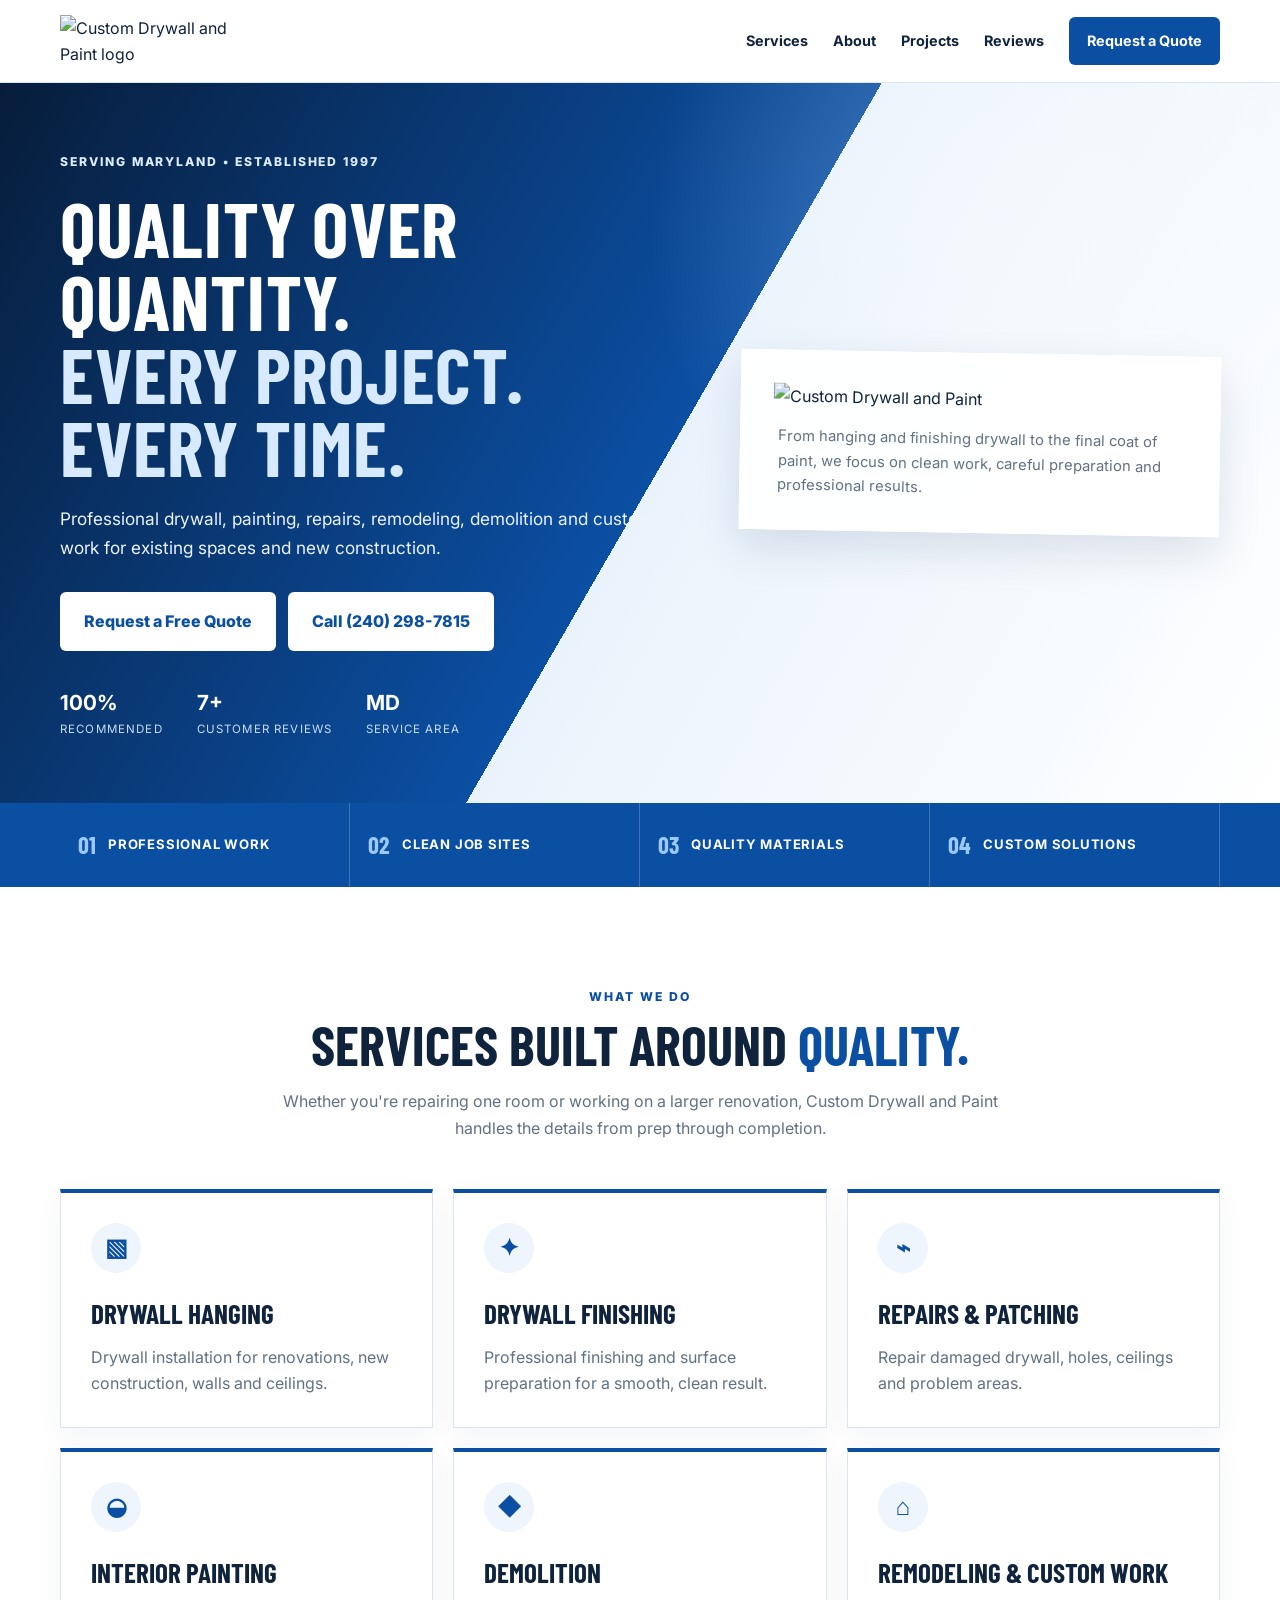
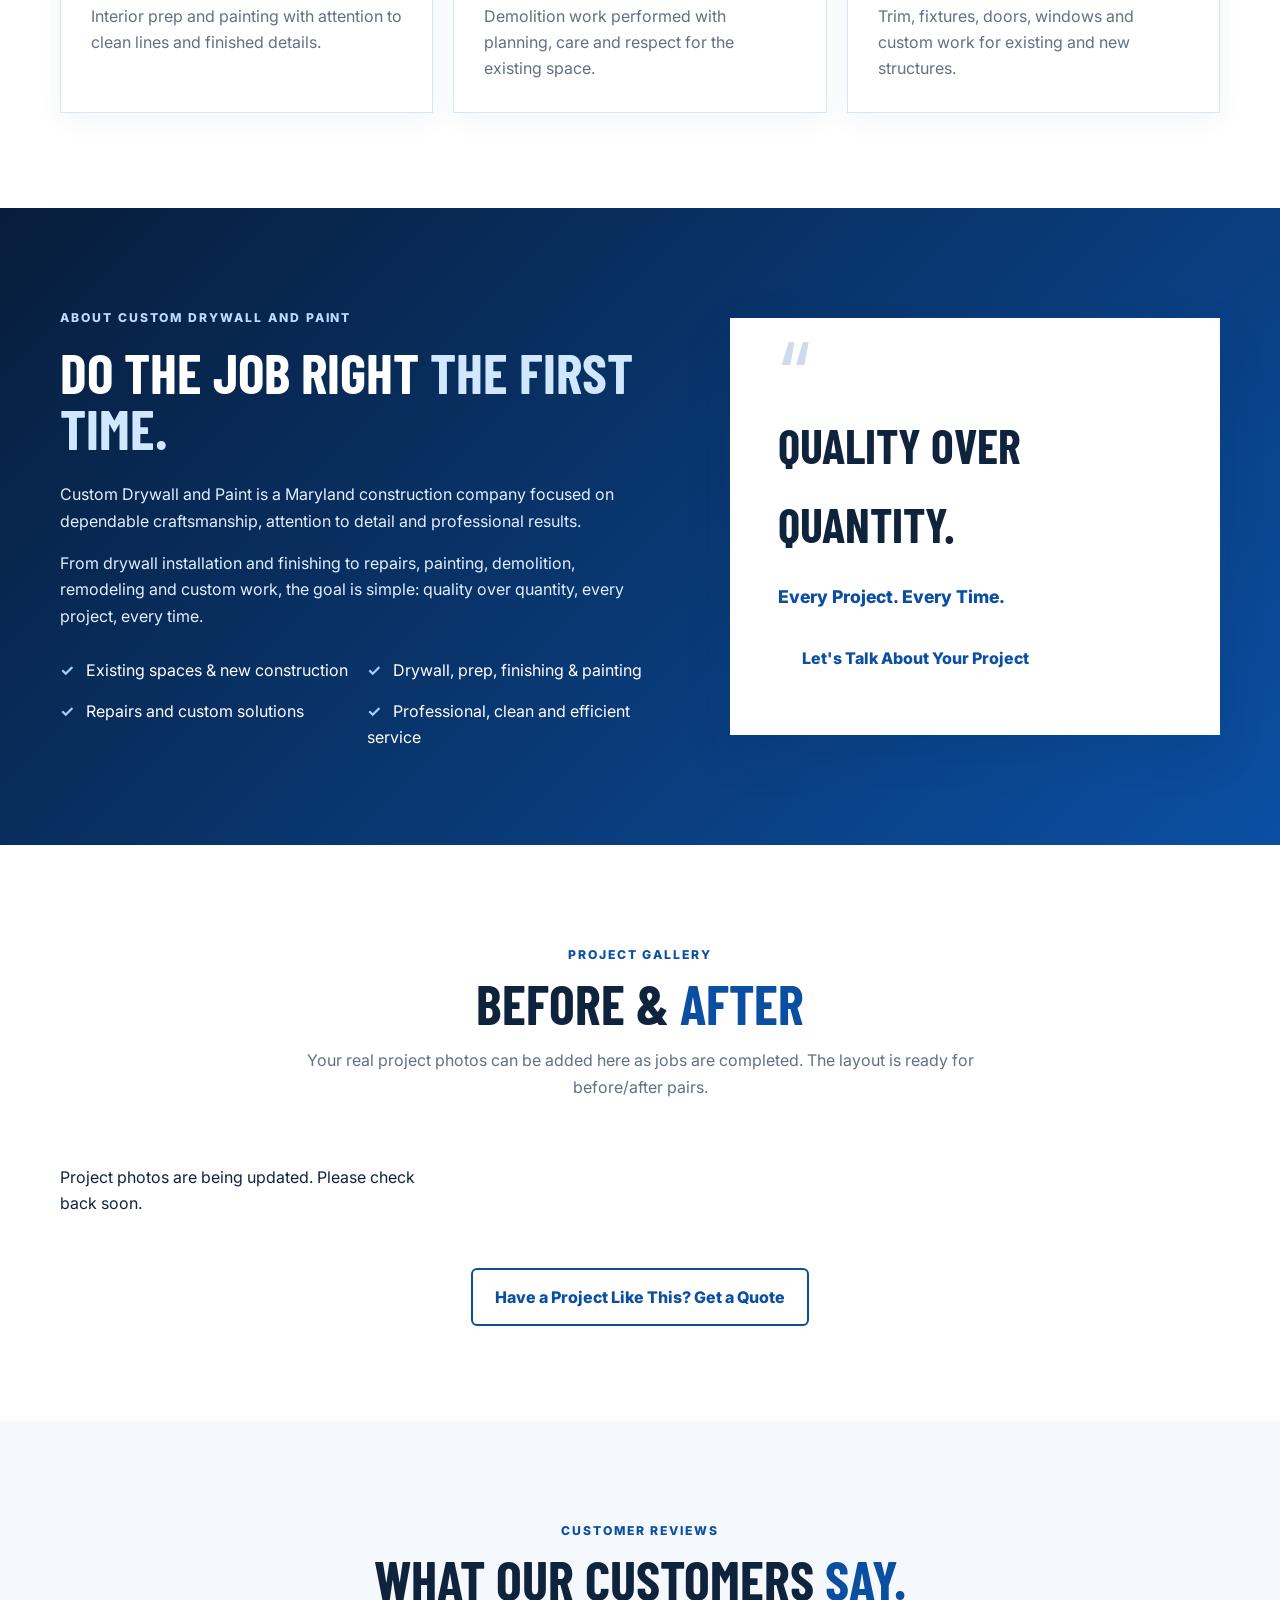
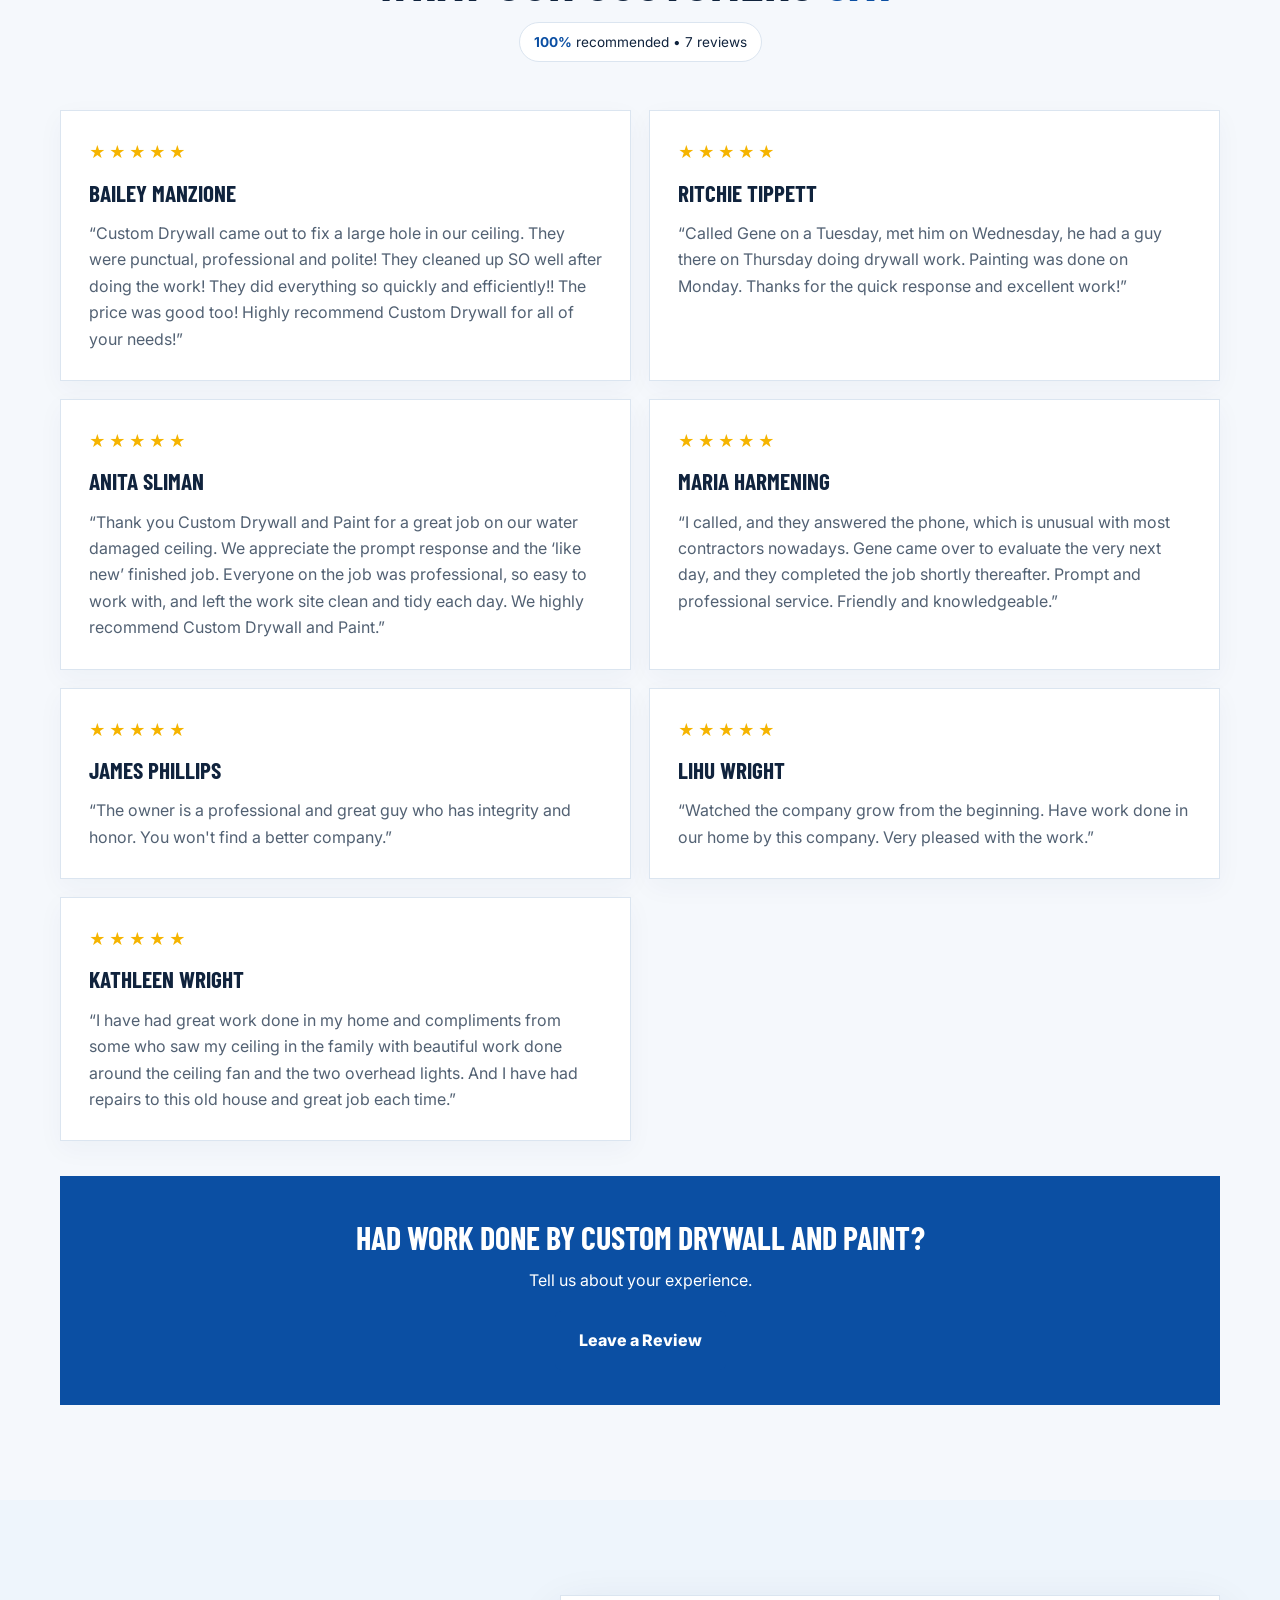
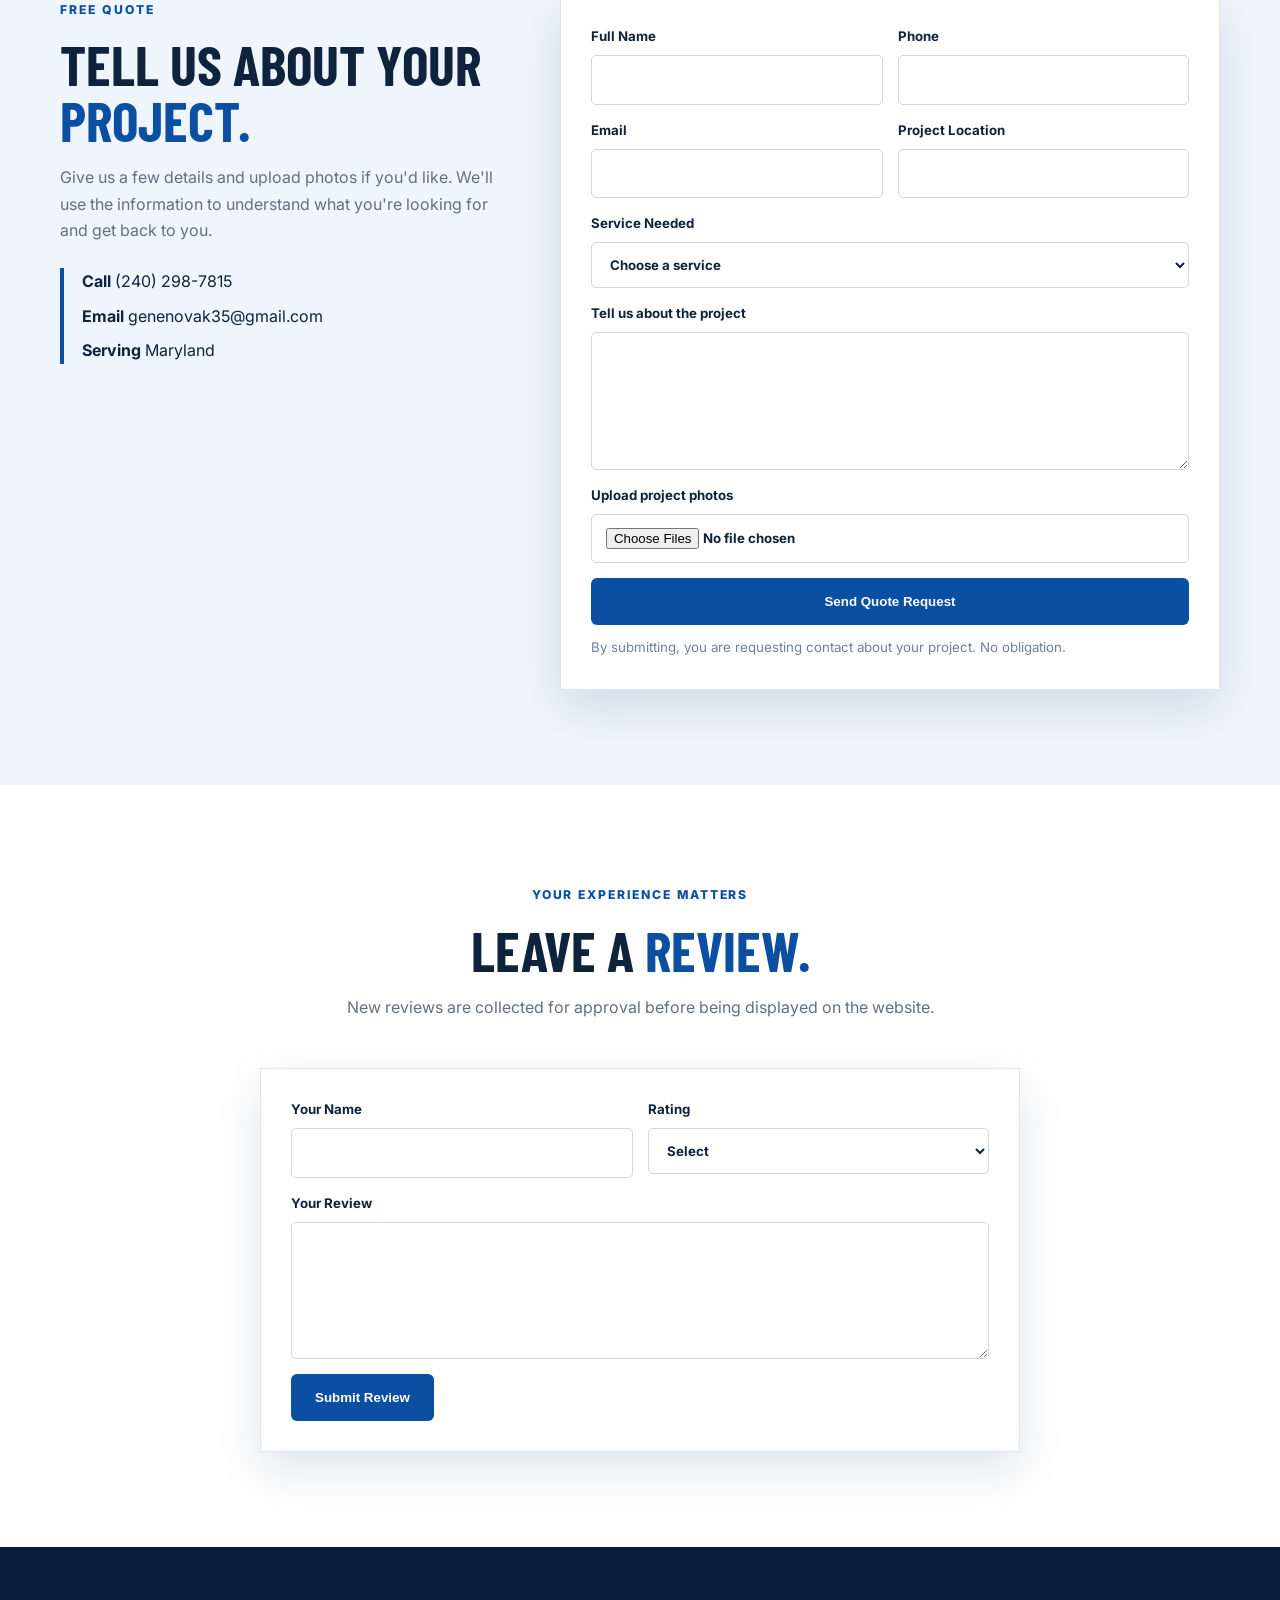
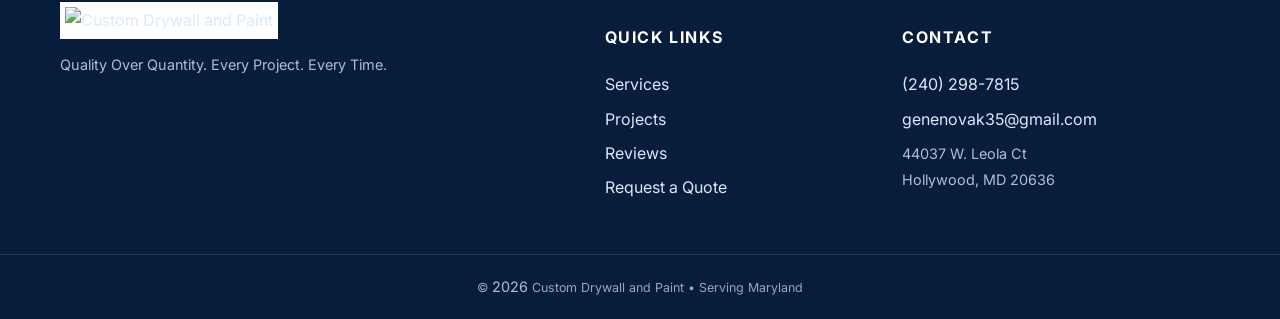
==== index.html @ c5eefc7e "Add files via upload" ====
<!doctype html>
<html lang="en">
<head>
  <meta charset="utf-8">
  <meta name="viewport" content="width=device-width, initial-scale=1">
  <meta name="theme-color" content="#0b4fa3">
  <meta name="description" content="Custom Drywall and Paint — drywall, finishing, repairs, interior painting, remodeling, demolition and custom work serving Maryland. Quality Over Quantity. Every Project. Every Time.">
  <title>Custom Drywall and Paint | Quality Over Quantity</title>
  <link rel="stylesheet" href="styles.css">
</head>
<body>
  <header class="site-header">
    <div class="container nav-wrap">
      <a class="brand" href="#top" aria-label="Custom Drywall and Paint home">
        <img src="assets/logo.png" alt="Custom Drywall and Paint logo">
      </a>
      <button class="menu-toggle" aria-label="Open menu" aria-expanded="false">☰</button>
      <nav class="nav" aria-label="Main navigation">
        <a href="#services">Services</a>
        <a href="#about">About</a>
        <a href="#projects">Projects</a>
        <a href="#reviews">Reviews</a>
        <a class="nav-cta" href="#quote">Request a Quote</a>
      </nav>
    </div>
  </header>

  <main id="top">
    <section class="hero">
      <div class="hero-overlay"></div>
      <div class="container hero-content">
        <div class="hero-copy">
          <span class="eyebrow">Serving Maryland • Established 1997</span>
          <h1>Quality Over Quantity.<br><span>Every Project. Every Time.</span></h1>
          <p>Professional drywall, painting, repairs, remodeling, demolition and custom work for existing spaces and new construction.</p>
          <div class="hero-actions">
            <a class="btn btn-primary" href="#quote">Request a Free Quote</a>
            <a class="btn btn-light" href="tel:+12402987815">Call (240) 298-7815</a>
          </div>
          <div class="trust-row">
            <div><strong>100%</strong><span>Recommended</span></div>
            <div><strong>7+</strong><span>Customer Reviews</span></div>
            <div><strong>MD</strong><span>Service Area</span></div>
          </div>
        </div>
        <div class="hero-card">
          <img src="assets/logo.png" alt="Custom Drywall and Paint">
          <p>From hanging and finishing drywall to the final coat of paint, we focus on clean work, careful preparation and professional results.</p>
        </div>
      </div>
    </section>

    <section class="strip">
      <div class="container strip-grid">
        <div><b>01</b><span>Professional Work</span></div>
        <div><b>02</b><span>Clean Job Sites</span></div>
        <div><b>03</b><span>Quality Materials</span></div>
        <div><b>04</b><span>Custom Solutions</span></div>
      </div>
    </section>

    <section id="services" class="section">
      <div class="container">
        <div class="section-heading">
          <span class="eyebrow">What We Do</span>
          <h2>Services built around <span>quality.</span></h2>
          <p>Whether you're repairing one room or working on a larger renovation, Custom Drywall and Paint handles the details from prep through completion.</p>
        </div>
        <div class="service-grid">
          <article class="service-card"><div class="service-icon">▧</div><h3>Drywall Hanging</h3><p>Drywall installation for renovations, new construction, walls and ceilings.</p></article>
          <article class="service-card"><div class="service-icon">✦</div><h3>Drywall Finishing</h3><p>Professional finishing and surface preparation for a smooth, clean result.</p></article>
          <article class="service-card"><div class="service-icon">⌁</div><h3>Repairs &amp; Patching</h3><p>Repair damaged drywall, holes, ceilings and problem areas.</p></article>
          <article class="service-card"><div class="service-icon">◒</div><h3>Interior Painting</h3><p>Interior prep and painting with attention to clean lines and finished details.</p></article>
          <article class="service-card"><div class="service-icon">◆</div><h3>Demolition</h3><p>Demolition work performed with planning, care and respect for the existing space.</p></article>
          <article class="service-card"><div class="service-icon">⌂</div><h3>Remodeling &amp; Custom Work</h3><p>Trim, fixtures, doors, windows and custom work for existing and new structures.</p></article>
        </div>
      </div>
    </section>

    <section id="about" class="section section-blue">
      <div class="container about-grid">
        <div>
          <span class="eyebrow">About Custom Drywall and Paint</span>
          <h2>Do the job right <span>the first time.</span></h2>
          <p>Custom Drywall and Paint is a Maryland construction company focused on dependable craftsmanship, attention to detail and professional results.</p>
          <p>From drywall installation and finishing to repairs, painting, demolition, remodeling and custom work, the goal is simple: quality over quantity, every project, every time.</p>
          <div class="about-points">
            <div><b>✓</b> Existing spaces &amp; new construction</div>
            <div><b>✓</b> Drywall, prep, finishing &amp; painting</div>
            <div><b>✓</b> Repairs and custom solutions</div>
            <div><b>✓</b> Professional, clean and efficient service</div>
          </div>
        </div>
        <div class="quote-panel">
          <span class="quote-mark">“</span>
          <h3>Quality Over Quantity.</h3>
          <p>Every Project. Every Time.</p>
          <a class="btn btn-light" href="#quote">Let's Talk About Your Project</a>
        </div>
      </div>
    </section>

    <section id="projects" class="section">
      <div class="container">
        <div class="section-heading">
          <span class="eyebrow">Project Gallery</span>
          <h2>Before &amp; <span>After</span></h2>
          <p>Your real project photos can be added here as jobs are completed. The layout is ready for before/after pairs.</p>
        </div>
        <div class="gallery-grid" id="project-gallery" aria-live="polite"></div>
        <div class="center"><a class="btn btn-outline" href="#quote">Have a Project Like This? Get a Quote</a></div>
      </div>
    </section>

    <section id="reviews" class="section reviews-section">
      <div class="container">
        <div class="section-heading">
          <span class="eyebrow">Customer Reviews</span>
          <h2>What our customers <span>say.</span></h2>
          <div class="rating"><strong>100%</strong> recommended • 7 reviews</div>
        </div>
        <div class="review-grid">
          <article class="review"><div class="stars">★★★★★</div><h3>Bailey Manzione</h3><p>“Custom Drywall came out to fix a large hole in our ceiling. They were punctual, professional and polite! They cleaned up SO well after doing the work! They did everything so quickly and efficiently!! The price was good too! Highly recommend Custom Drywall for all of your needs!”</p></article>
          <article class="review"><div class="stars">★★★★★</div><h3>Ritchie Tippett</h3><p>“Called Gene on a Tuesday, met him on Wednesday, he had a guy there on Thursday doing drywall work. Painting was done on Monday. Thanks for the quick response and excellent work!”</p></article>
          <article class="review"><div class="stars">★★★★★</div><h3>Anita Sliman</h3><p>“Thank you Custom Drywall and Paint for a great job on our water damaged ceiling. We appreciate the prompt response and the ‘like new’ finished job. Everyone on the job was professional, so easy to work with, and left the work site clean and tidy each day. We highly recommend Custom Drywall and Paint.”</p></article>
          <article class="review"><div class="stars">★★★★★</div><h3>Maria Harmening</h3><p>“I called, and they answered the phone, which is unusual with most contractors nowadays. Gene came over to evaluate the very next day, and they completed the job shortly thereafter. Prompt and professional service. Friendly and knowledgeable.”</p></article>
          <article class="review"><div class="stars">★★★★★</div><h3>James Phillips</h3><p>“The owner is a professional and great guy who has integrity and honor. You won't find a better company.”</p></article>
          <article class="review"><div class="stars">★★★★★</div><h3>Lihu Wright</h3><p>“Watched the company grow from the beginning. Have work done in our home by this company. Very pleased with the work.”</p></article>
          <article class="review"><div class="stars">★★★★★</div><h3>Kathleen Wright</h3><p>“I have had great work done in my home and compliments from some who saw my ceiling in the family with beautiful work done around the ceiling fan and the two overhead lights. And I have had repairs to this old house and great job each time.”</p></article>
        </div>
        <div class="review-cta">
          <h3>Had work done by Custom Drywall and Paint?</h3>
          <p>Tell us about your experience.</p>
          <a class="btn btn-primary" href="#leave-review">Leave a Review</a>
        </div>
      </div>
    </section>

    <section id="quote" class="section quote-section">
      <div class="container form-grid">
        <div>
          <span class="eyebrow">Free Quote</span>
          <h2>Tell us about your <span>project.</span></h2>
          <p>Give us a few details and upload photos if you'd like. We'll use the information to understand what you're looking for and get back to you.</p>
          <div class="contact-box">
            <a href="tel:+12402987815"><b>Call</b> (240) 298-7815</a>
            <a href="mailto:genenovak35@gmail.com"><b>Email</b> genenovak35@gmail.com</a>
            <span><b>Serving</b> Maryland</span>
          </div>
        </div>
        <form class="form-card" name="quote-request" method="POST" data-netlify="true" enctype="multipart/form-data">
          <input type="hidden" name="form-name" value="quote-request">
          <div class="form-row"><label>Full Name<input name="name" required></label><label>Phone<input name="phone" type="tel" required></label></div>
          <div class="form-row"><label>Email<input name="email" type="email" required></label><label>Project Location<input name="location"></label></div>
          <label>Service Needed<select name="service" required><option value="">Choose a service</option><option>Drywall Hanging</option><option>Drywall Finishing</option><option>Repairs & Patching</option><option>Interior Painting</option><option>Demolition</option><option>Remodeling & Custom Work</option><option>Other</option></select></label>
          <label>Tell us about the project<textarea name="message" rows="5" required></textarea></label>
          <label>Upload project photos<input name="photos" type="file" accept="image/*" multiple></label>
          <button class="btn btn-primary full" type="submit">Send Quote Request</button>
          <small>By submitting, you are requesting contact about your project. No obligation.</small>
        </form>
      </div>
    </section>

    <section id="leave-review" class="section review-form-section">
      <div class="container narrow">
        <div class="section-heading">
          <span class="eyebrow">Your Experience Matters</span>
          <h2>Leave a <span>review.</span></h2>
          <p>New reviews are collected for approval before being displayed on the website.</p>
        </div>
        <form class="form-card" name="customer-review" method="POST" data-netlify="true">
          <input type="hidden" name="form-name" value="customer-review">
          <div class="form-row"><label>Your Name<input name="name" required></label><label>Rating<select name="rating" required><option value="">Select</option><option>5 Stars</option><option>4 Stars</option><option>3 Stars</option><option>2 Stars</option><option>1 Star</option></select></label></div>
          <label>Your Review<textarea name="review" rows="5" required></textarea></label>
          <button class="btn btn-primary" type="submit">Submit Review</button>
        </form>
      </div>
    </section>
  </main>

  <footer class="footer">
    <div class="container footer-grid">
      <div><img src="assets/logo.png" alt="Custom Drywall and Paint" class="footer-logo"><p>Quality Over Quantity. Every Project. Every Time.</p></div>
      <div><h4>Quick Links</h4><a href="#services">Services</a><a href="#projects">Projects</a><a href="#reviews">Reviews</a><a href="#quote">Request a Quote</a></div>
      <div><h4>Contact</h4><a href="tel:+12402987815">(240) 298-7815</a><a href="mailto:genenovak35@gmail.com">genenovak35@gmail.com</a><span>44037 W. Leola Ct<br>Hollywood, MD 20636</span></div>
    </div>
    <div class="footer-bottom">© <span id="year"></span> Custom Drywall and Paint • Serving Maryland</div>
  </footer>
  <script src="script.js"></script>
</body>
</html>
---- styles.css ----
@import url('https://fonts.googleapis.com/css2?family=Barlow+Condensed:wght@600;700;800&family=Inter:wght@400;500;600;700&display=swap');
:root{--blue:#0b4fa3;--blue2:#08356f;--ice:#eef5fc;--ink:#10233d;--muted:#627083;--white:#fff;--line:#dbe5f0;--shadow:0 18px 45px rgba(6,40,80,.12)}
*{box-sizing:border-box}html{scroll-behavior:smooth}body{margin:0;font-family:Inter,Arial,sans-serif;color:var(--ink);background:#fff;line-height:1.65}a{color:inherit;text-decoration:none}.container{width:min(1160px,92%);margin:auto}.site-header{position:sticky;top:0;z-index:20;background:rgba(255,255,255,.96);backdrop-filter:blur(10px);border-bottom:1px solid var(--line)}.nav-wrap{height:82px;display:flex;align-items:center;justify-content:space-between}.brand img{width:170px;display:block}.nav{display:flex;align-items:center;gap:25px;font-size:.9rem;font-weight:700}.nav a:hover{color:var(--blue)}.nav-cta{background:var(--blue);color:#fff!important;padding:12px 18px;border-radius:6px}.menu-toggle{display:none;border:0;background:none;font-size:28px}.hero{position:relative;min-height:720px;display:flex;align-items:center;background:linear-gradient(120deg,#071d3b 0%,#0b4fa3 52%,#eaf3fc 52%,#fff 100%);overflow:hidden}.hero-overlay{position:absolute;inset:0;background:radial-gradient(circle at 80% 20%,rgba(255,255,255,.28),transparent 32%)}.hero-content{position:relative;display:grid;grid-template-columns:1.1fr .9fr;gap:60px;align-items:center}.hero-copy{color:#fff;padding:50px 0}.eyebrow{text-transform:uppercase;letter-spacing:.16em;font-size:.76rem;font-weight:800;color:var(--blue)}.hero .eyebrow{color:#dcecff}.hero h1{font-family:'Barlow Condensed',sans-serif;font-size:clamp(3.2rem,6vw,5.5rem);line-height:.95;text-transform:uppercase;margin:18px 0 22px;letter-spacing:.01em}.hero h1 span{color:#d7eaff}.hero p{font-size:1.08rem;max-width:650px;color:#eaf3ff}.hero-actions{display:flex;gap:12px;flex-wrap:wrap;margin:30px 0}.btn{display:inline-flex;justify-content:center;align-items:center;border-radius:6px;padding:14px 22px;font-weight:800;border:2px solid transparent;cursor:pointer}.btn-primary{background:var(--blue);color:#fff}.btn-light{background:#fff;color:var(--blue)}.btn-outline{border-color:var(--blue);color:var(--blue)}.hero .btn-primary{background:#fff;color:var(--blue)}.hero .btn-primary:hover,.btn-light:hover{transform:translateY(-1px)}.trust-row{display:flex;gap:34px;margin-top:35px}.trust-row div{display:flex;flex-direction:column}.trust-row strong{font-size:1.3rem}.trust-row span{font-size:.72rem;text-transform:uppercase;letter-spacing:.1em;color:#c9ddf6}.hero-card{background:rgba(255,255,255,.96);padding:25px;border:8px solid #fff;box-shadow:var(--shadow);max-width:480px;justify-self:end;transform:rotate(1deg)}.hero-card img{width:100%;display:block}.hero-card p{margin:15px 5px 0;color:var(--muted);font-size:.92rem}.strip{background:var(--blue);color:#fff}.strip-grid{display:grid;grid-template-columns:repeat(4,1fr)}.strip-grid div{padding:22px 18px;border-right:1px solid rgba(255,255,255,.22);display:flex;gap:12px;align-items:center}.strip-grid b{font-family:'Barlow Condensed';font-size:1.5rem;color:#9cc9ff}.strip-grid span{font-weight:700;font-size:.82rem;text-transform:uppercase;letter-spacing:.06em}.section{padding:95px 0}.section-heading{text-align:center;max-width:760px;margin:0 auto 48px}.section-heading h2{font-family:'Barlow Condensed';font-size:3.4rem;line-height:1;margin:10px 0 15px;text-transform:uppercase}.section-heading h2 span,h2 span{color:var(--blue)}.section-heading p{color:var(--muted)}.service-grid{display:grid;grid-template-columns:repeat(3,1fr);gap:20px}.service-card{padding:30px;border:1px solid var(--line);border-top:4px solid var(--blue);background:#fff;box-shadow:0 8px 25px rgba(20,60,100,.05);transition:.2s}.service-card:hover{transform:translateY(-4px);box-shadow:var(--shadow)}.service-icon{width:50px;height:50px;border-radius:50%;background:var(--ice);color:var(--blue);display:grid;place-items:center;font-size:1.5rem;font-weight:800}.service-card h3{font-family:'Barlow Condensed';font-size:1.7rem;text-transform:uppercase;margin:18px 0 8px}.service-card p{color:var(--muted);margin:0}.section-blue{background:linear-gradient(135deg,#071d3b,#0b4fa3);color:#fff}.about-grid{display:grid;grid-template-columns:1.1fr .9fr;gap:70px;align-items:center}.section-blue .eyebrow{color:#bcdcff}.section-blue h2{font-family:'Barlow Condensed';font-size:3.5rem;text-transform:uppercase;line-height:1;margin:15px 0 25px}.section-blue h2 span{color:#cfe7ff}.section-blue p{color:#e2efff}.about-points{display:grid;grid-template-columns:1fr 1fr;gap:14px;margin-top:28px}.about-points b{color:#9fd0ff;margin-right:8px}.quote-panel{background:#fff;color:var(--ink);padding:48px;box-shadow:var(--shadow);position:relative}.quote-panel .quote-mark{font-size:6rem;line-height:.5;color:var(--blue);opacity:.2;position:absolute;top:35px}.quote-panel h3{font-family:'Barlow Condensed';font-size:3rem;text-transform:uppercase;margin:40px 0 5px}.quote-panel p{color:var(--blue);font-weight:800;font-size:1.1rem}.gallery-grid{display:grid;grid-template-columns:repeat(3,1fr);gap:22px}.gallery-project{margin:0;border:1px solid var(--line);background:#fff;box-shadow:0 8px 25px rgba(20,60,100,.06);overflow:hidden}.gallery-project img{display:block;width:100%;height:330px;object-fit:cover;background:#eef2f6}.gallery-project figcaption{padding:14px 16px 17px}.gallery-project h3{font-family:'Barlow Condensed';font-size:1.45rem;text-transform:uppercase;margin:0 0 2px}.gallery-project p{margin:0;color:var(--muted);font-size:.86rem}.center{text-align:center;margin-top:35px}.reviews-section{background:#f5f8fc}.rating{display:inline-block;background:#fff;border:1px solid var(--line);padding:8px 14px;border-radius:30px;font-size:.85rem}.rating strong{color:var(--blue)}.review-grid{display:grid;grid-template-columns:repeat(2,1fr);gap:18px}.review{background:#fff;padding:28px;border:1px solid var(--line);box-shadow:0 8px 25px rgba(20,60,100,.04)}.stars{color:#f5b400;letter-spacing:3px}.review h3{font-family:'Barlow Condensed';font-size:1.45rem;text-transform:uppercase;margin:8px 0}.review p{color:#526173;margin:0}.review-cta{margin-top:35px;text-align:center;background:var(--blue);color:#fff;padding:35px}.review-cta h3{font-family:'Barlow Condensed';font-size:2rem;text-transform:uppercase;margin:0}.review-cta p{margin:3px 0 18px}.quote-section{background:#eef5fc}.form-grid{display:grid;grid-template-columns:.8fr 1.2fr;gap:60px;align-items:start}.form-grid h2,.narrow h2{font-family:'Barlow Condensed';font-size:3.5rem;text-transform:uppercase;line-height:1;margin:15px 0}.form-grid>div>p{color:var(--muted)}.contact-box{display:flex;flex-direction:column;gap:8px;border-left:4px solid var(--blue);padding-left:18px;margin-top:25px}.contact-box a:hover{color:var(--blue)}.form-card{background:#fff;padding:30px;border:1px solid var(--line);box-shadow:var(--shadow)}.form-row{display:grid;grid-template-columns:1fr 1fr;gap:15px}label{display:block;font-weight:700;font-size:.83rem;margin-bottom:15px}input,select,textarea{display:block;width:100%;margin-top:7px;padding:13px 14px;border:1px solid #cdd8e5;border-radius:5px;font:inherit;background:#fff;color:var(--ink)}textarea{resize:vertical}.full{width:100%}small{display:block;color:#738095;margin-top:12px}.review-form-section{background:#fff}.narrow{max-width:760px}.footer{background:#071d3b;color:#dbe9f8;padding-top:55px}.footer-grid{display:grid;grid-template-columns:1.4fr .7fr .9fr;gap:50px;padding-bottom:45px}.footer-logo{width:220px;max-width:100%;background:#fff;padding:5px}.footer p,.footer span{color:#a9c0da;font-size:.9rem}.footer h4{color:#fff;text-transform:uppercase;letter-spacing:.1em}.footer-grid a{display:block;margin:8px 0;color:#dbe9f8}.footer-grid a:hover{color:#fff;text-decoration:underline}.footer-bottom{text-align:center;border-top:1px solid rgba(255,255,255,.12);padding:20px;color:#91a9c4;font-size:.78rem}.nav a:focus,.btn:focus,input:focus,textarea:focus,select:focus{outline:3px solid rgba(11,79,163,.2);outline-offset:2px}
@media(max-width:900px){.nav{display:none;position:absolute;left:0;right:0;top:82px;background:#fff;padding:18px 4%;flex-direction:column;align-items:stretch;border-bottom:1px solid var(--line)}.nav.open{display:flex}.menu-toggle{display:block}.hero{background:linear-gradient(180deg,#071d3b 0%,#0b4fa3 100%);padding:50px 0}.hero-content,.about-grid,.form-grid{grid-template-columns:1fr}.hero-card{justify-self:stretch;max-width:560px;margin:auto}.service-grid{grid-template-columns:repeat(2,1fr)}.gallery-grid{grid-template-columns:1fr 1fr}.footer-grid{grid-template-columns:1fr 1fr}}
@media(max-width:600px){.nav-wrap{height:72px}.brand img{width:145px}.nav{top:72px}.hero{min-height:auto}.hero-copy{padding:35px 0}.hero h1{font-size:3.25rem}.trust-row{gap:16px}.trust-row strong{font-size:1.05rem}.trust-row span{font-size:.62rem}.strip-grid{grid-template-columns:1fr 1fr}.strip-grid div{padding:16px 10px}.section{padding:65px 0}.section-heading h2,.form-grid h2,.narrow h2{font-size:2.8rem}.service-grid,.gallery-grid,.review-grid{grid-template-columns:1fr}.about-points{grid-template-columns:1fr}.form-row{grid-template-columns:1fr}.footer-grid{grid-template-columns:1fr}.hero-actions .btn{width:100%}}
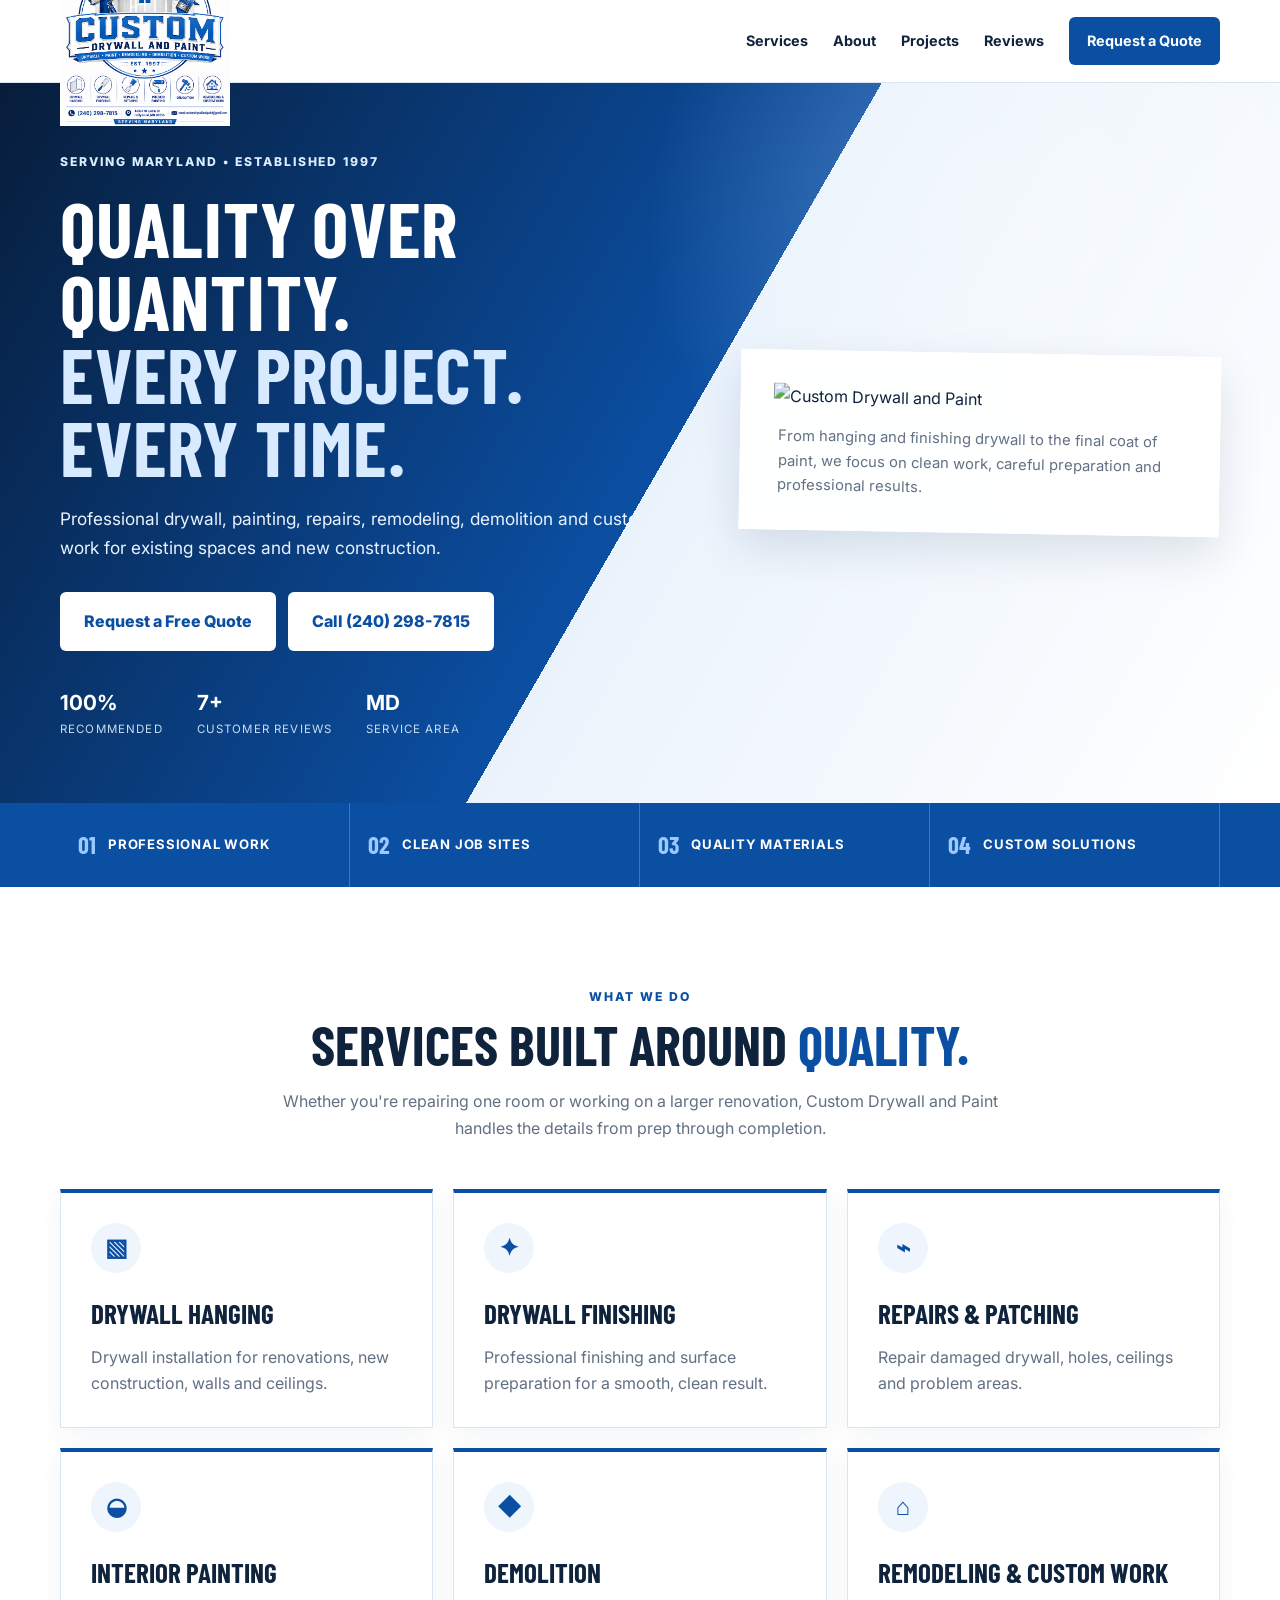
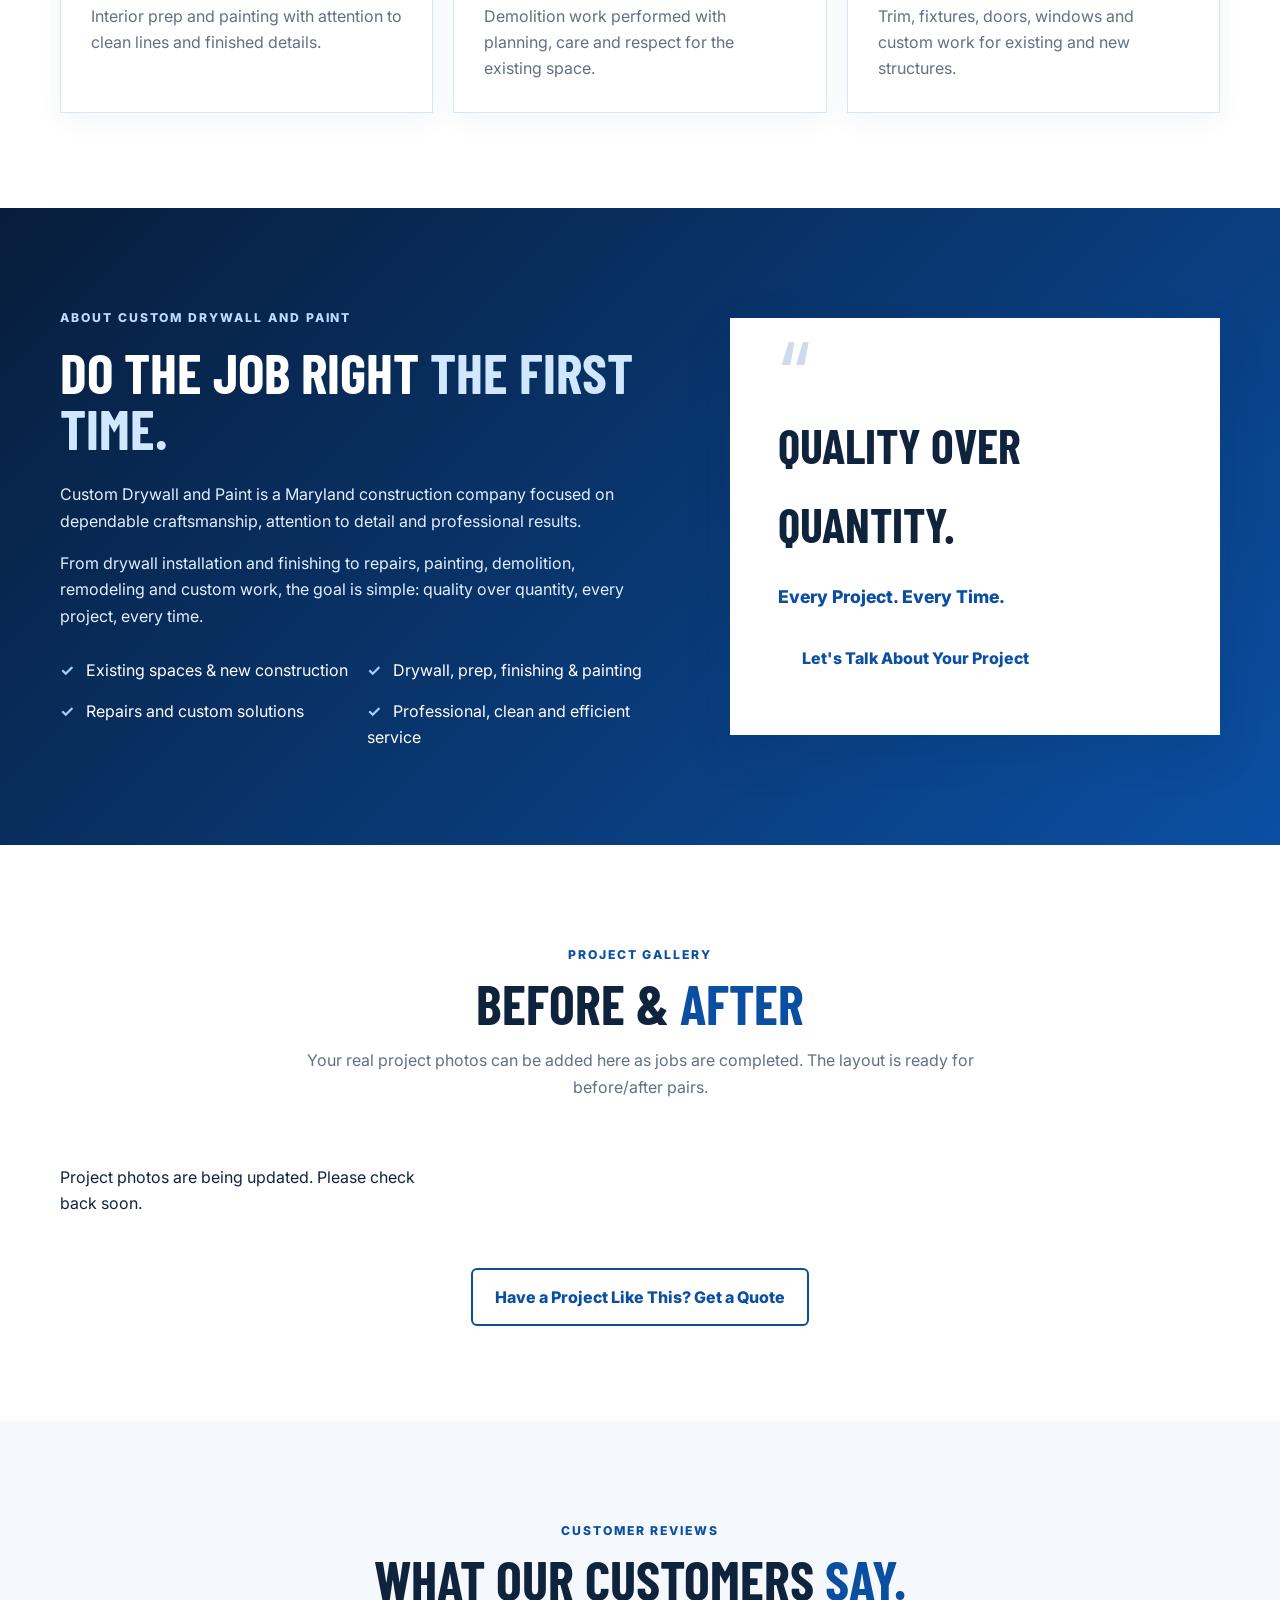
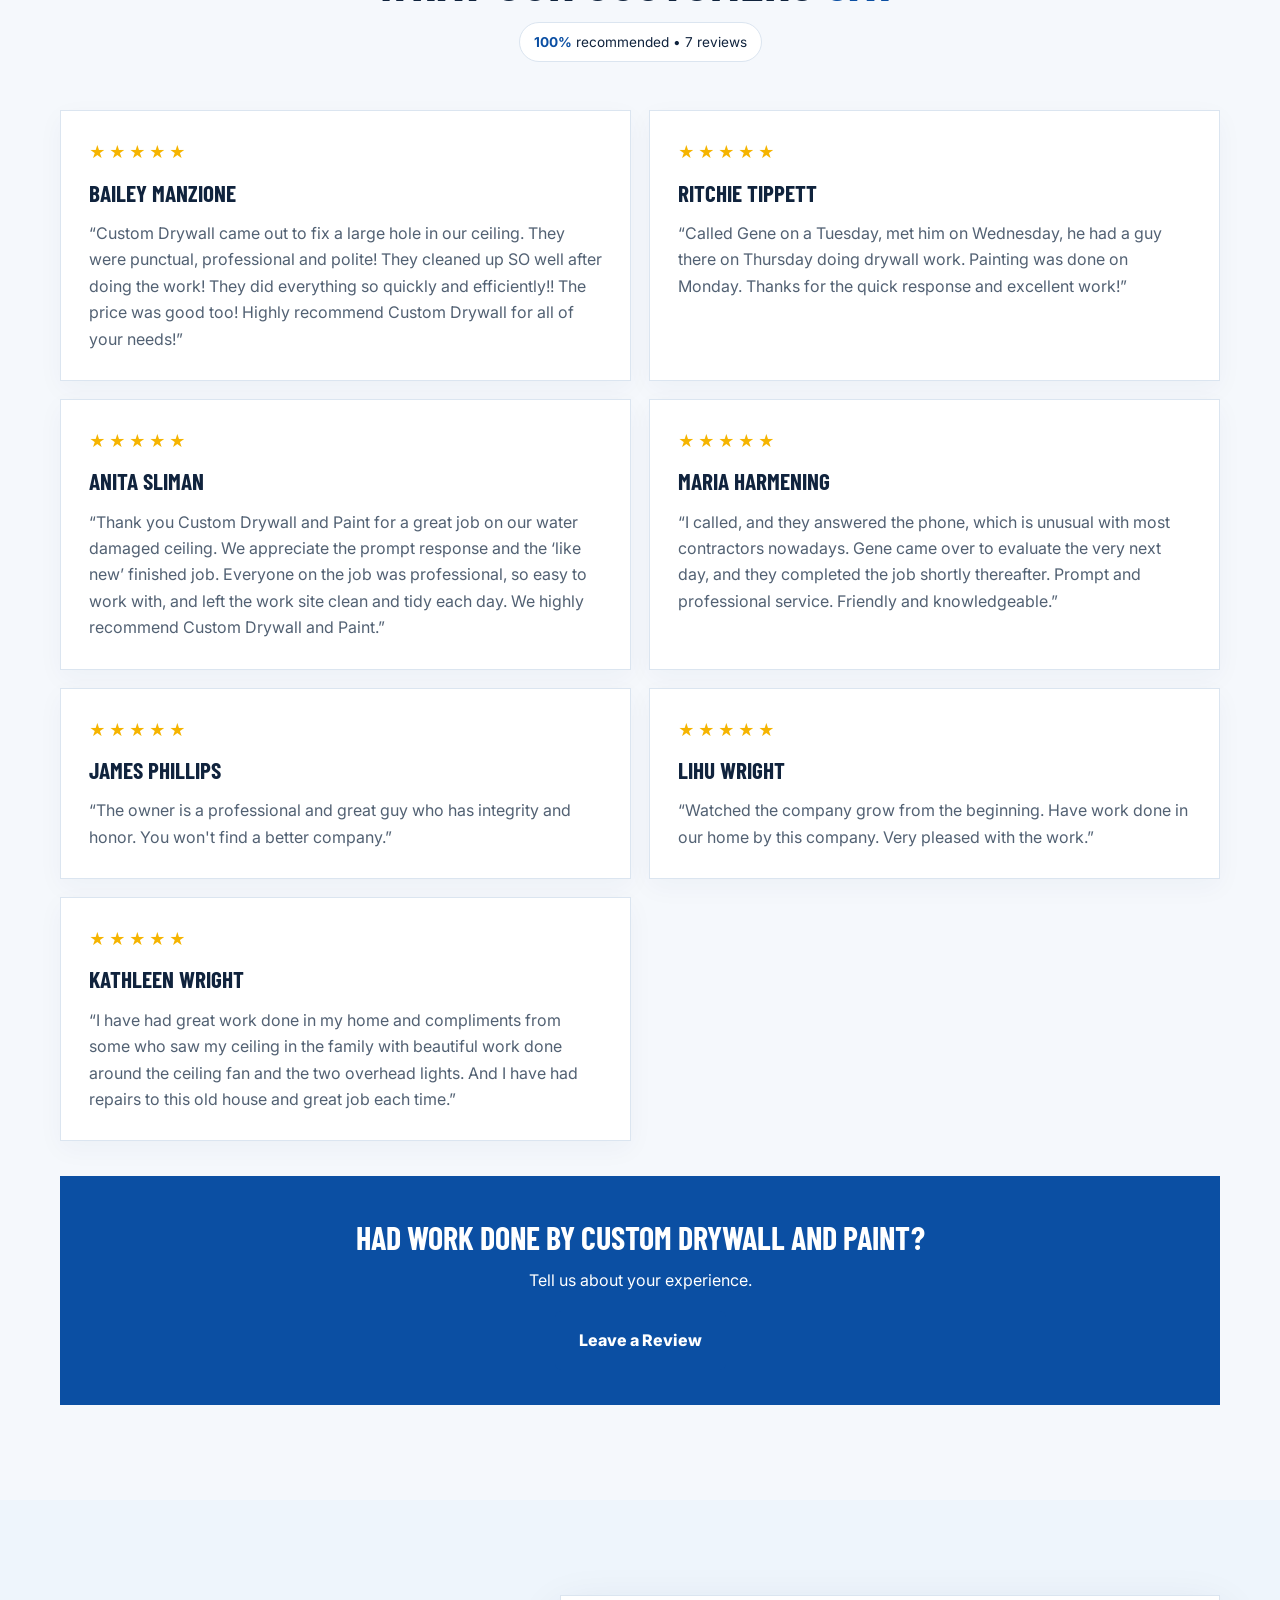
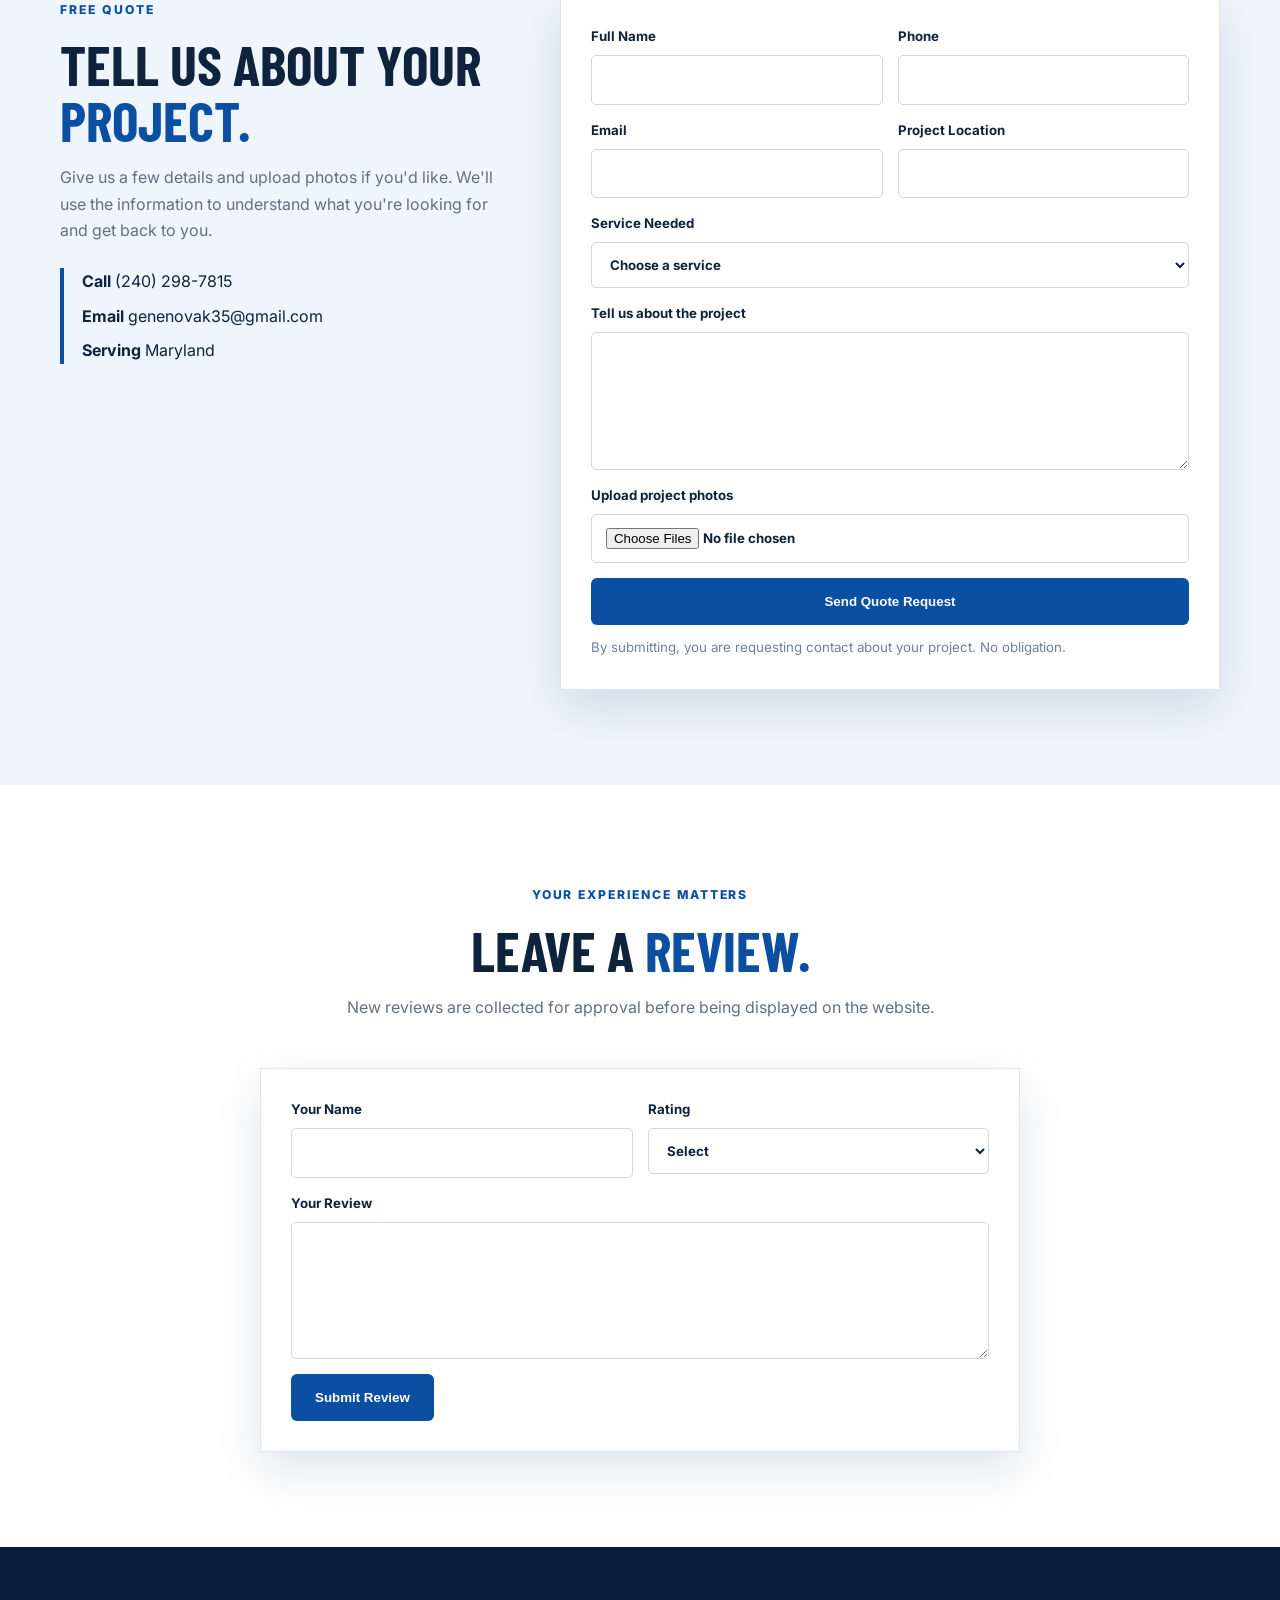
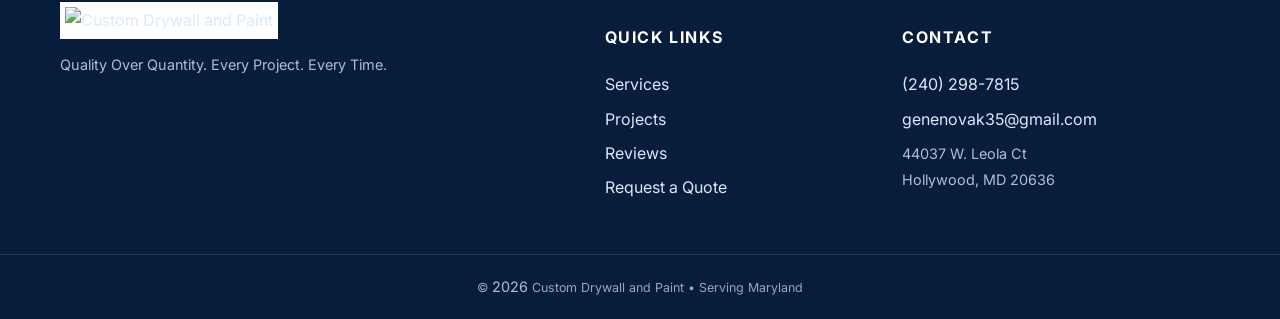
==== commit 460841af: "Fix logo image source extension in index.html" ====
--- a/index.html
+++ b/index.html
@@ -12,7 +12,7 @@
   <header class="site-header">
     <div class="container nav-wrap">
       <a class="brand" href="#top" aria-label="Custom Drywall and Paint home">
-        <img src="assets/logo.png" alt="Custom Drywall and Paint logo">
+        <img src="assets/logo.png.PNG" alt="Custom Drywall and Paint logo">
       </a>
       <button class="menu-toggle" aria-label="Open menu" aria-expanded="false">☰</button>
       <nav class="nav" aria-label="Main navigation">
@@ -188,4 +188,4 @@
   </footer>
   <script src="script.js"></script>
 </body>
-</html>+</html>
